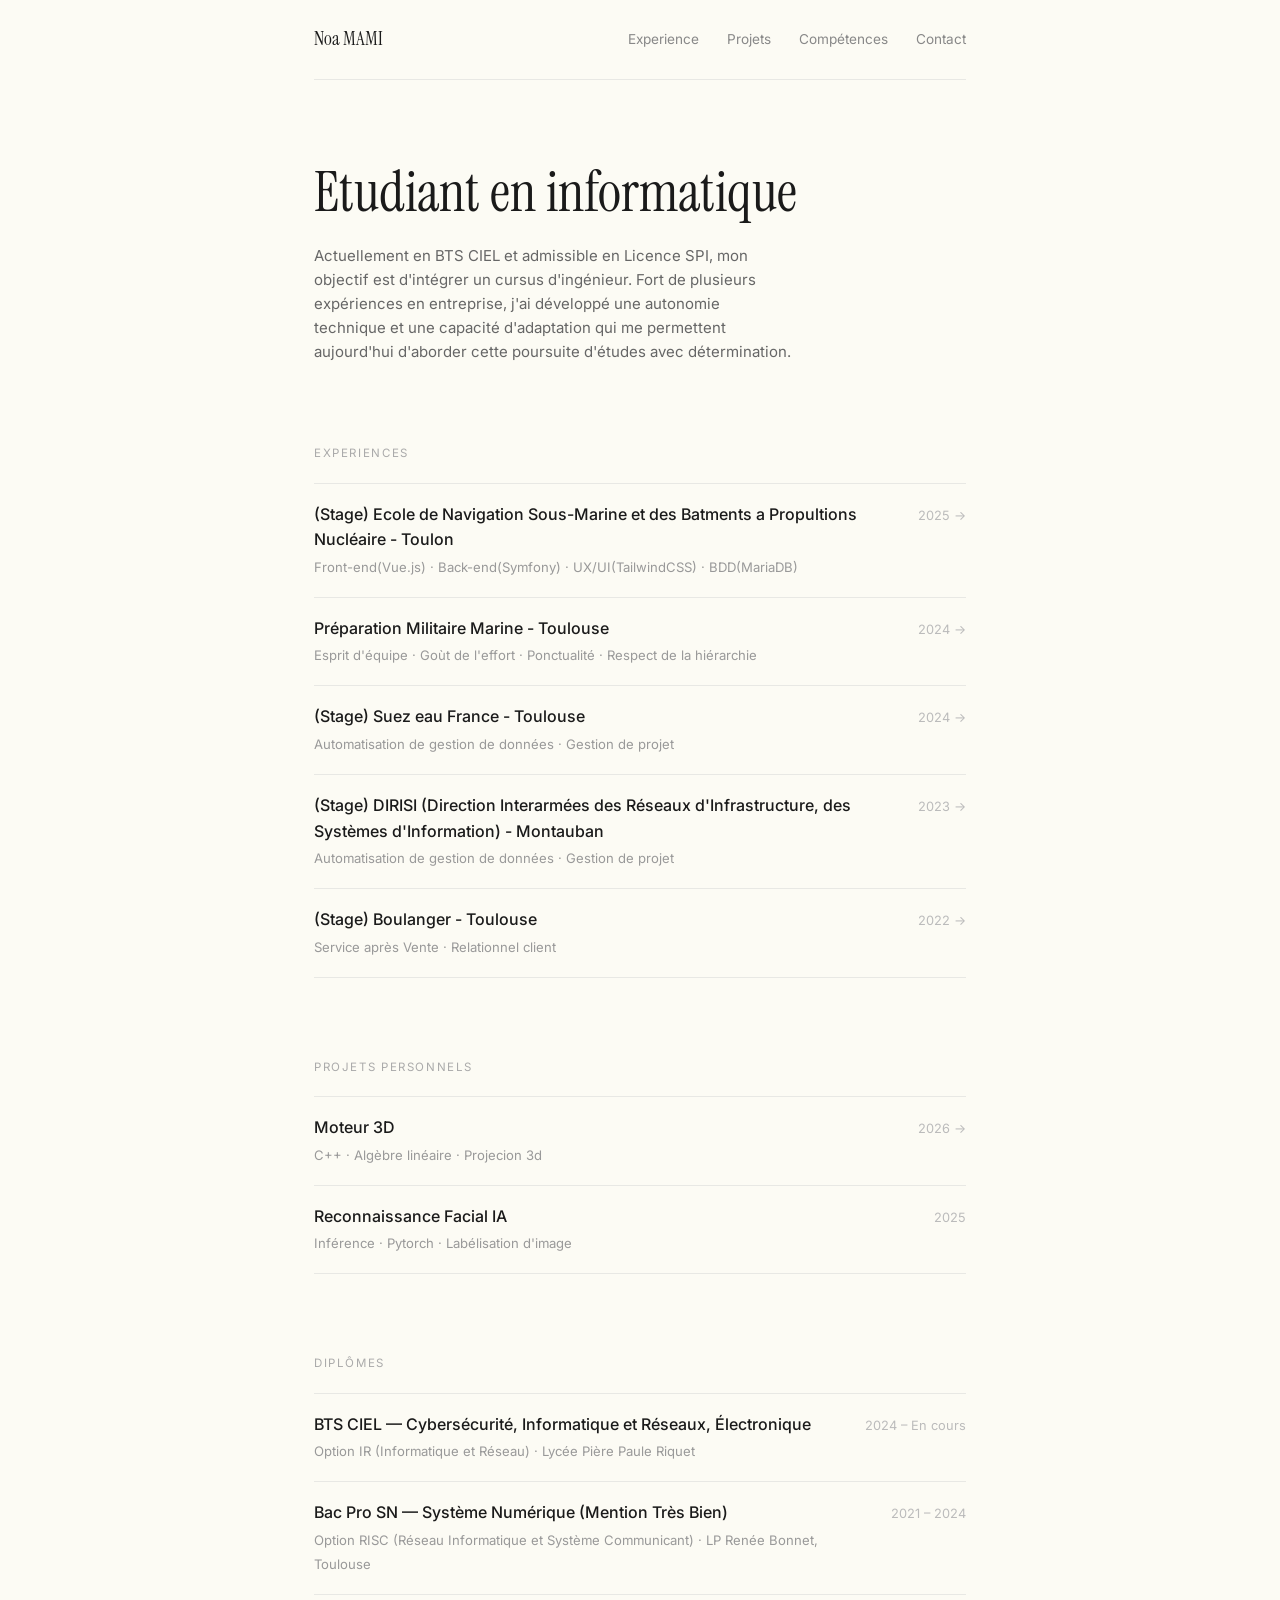
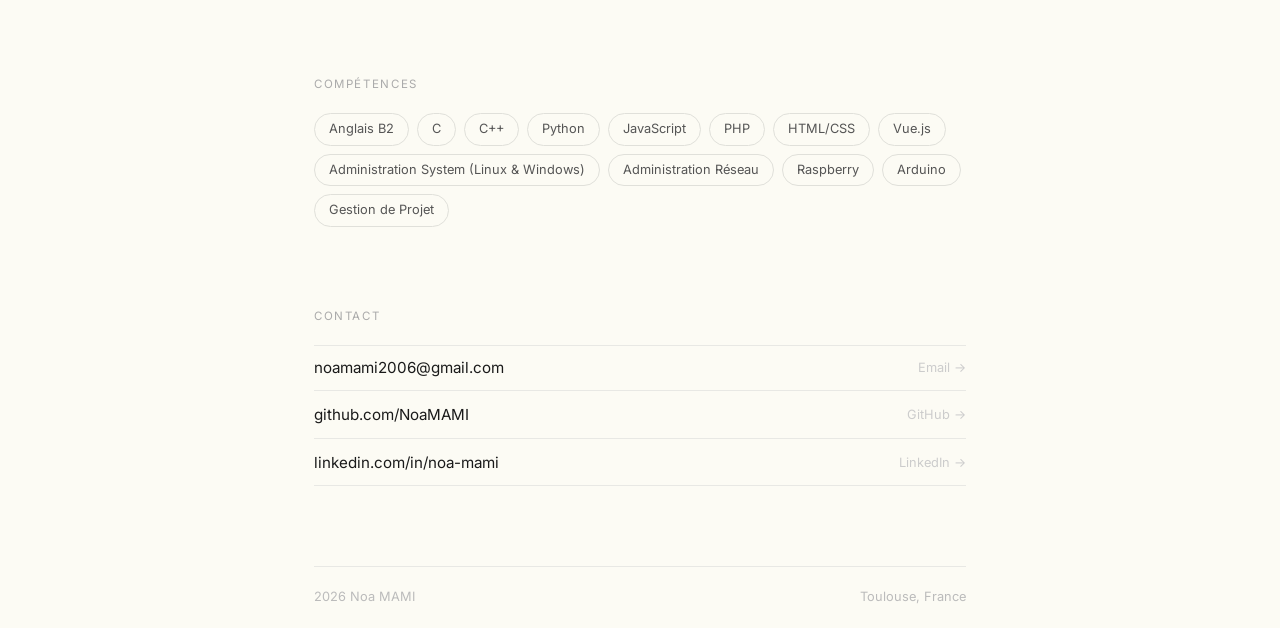
==== index.html @ aa6ef213 "update 2" ====
<!doctype html>
<html lang="fr">
    <head>
        <meta charset="UTF-8" />
        <meta name="viewport" content="width=device-width, initial-scale=1.0" />
        <title>Noa MAMI — Portfolio</title>
        <link
            href="https://fonts.googleapis.com/css2?family=Instrument+Serif:ital@0;1&family=Inter:wght@400;500&display=swap"
            rel="stylesheet"
        />
        <link rel="stylesheet" href="style.css" />
    </head>
    <body>
        <div class="wrap">
            <!-- Nav -->
            <nav>
                <div class="logo">Noa MAMI</div>
                <ul>
                    <li><a href="#experiences">Experience</a></li>
                    <li><a href="#projets">Projets</a></li>
                    <li><a href="#competences">Compétences</a></li>
                    <li><a href="#contact">Contact</a></li>
                </ul>
            </nav>
            <!-- Hero -->
            <section class="hero">
                <h1>Etudiant en informatique</h1>
                <p>
                    Actuellement en BTS CIEL et admissible en Licence SPI, mon
                    objectif est d'intégrer un cursus d'ingénieur. Fort de
                    plusieurs expériences en entreprise, j'ai développé une
                    autonomie technique et une capacité d'adaptation qui me
                    permettent aujourd'hui d'aborder cette poursuite d'études
                    avec détermination.
                </p>
            </section>
            <!-- Experiences -->
            <section id="experiences">
                <p class="label">Experiences</p>
                <a class="project" href="ensm/ensm.html">
                    <div class="project-left">
                        <h3>
                            (Stage) Ecole de Navigation Sous-Marine et des
                            Batments a Propultions Nucléaire - Toulon
                        </h3>
                        <span
                            >Front-end(Vue.js) · Back-end(Symfony) ·
                            UX/UI(TailwindCSS) · BDD(MariaDB)</span
                        >
                    </div>
                    <div class="project-right">2025 →</div>
                </a>
                <a class="project" href="pmm/index.html">
                    <div class="project-left">
                        <h3>Préparation Militaire Marine - Toulouse</h3>
                        <span
                            >Esprit d'équipe · Goùt de l'effort · Ponctualité ·
                            Respect de la hiérarchie</span
                        >
                    </div>
                    <div class="project-right">2024 →</div>
                </a>
                <a class="project" href="suez/index.html">
                    <div class="project-left">
                        <h3>(Stage) Suez eau France - Toulouse</h3>
                        <span
                            >Automatisation de gestion de données · Gestion de
                            projet</span
                        >
                    </div>
                    <div class="project-right">2024 →</div>
                </a>
                <a class="project" href="dirisi/index.html">
                    <div class="project-left">
                        <h3>
                            (Stage) DIRISI (Direction Interarmées des Réseaux
                            d'Infrastructure, des Systèmes d'Information) -
                            Montauban
                        </h3>
                        <span
                            >Automatisation de gestion de données · Gestion de
                            projet</span
                        >
                    </div>
                    <div class="project-right">2023 →</div>
                </a>
                <a class="project" href="boulanger/index.html">
                    <div class="project-left">
                        <h3>(Stage) Boulanger - Toulouse</h3>
                        <span>Service après Vente · Relationnel client</span>
                    </div>
                    <div class="project-right">2022 →</div>
                </a>
            </section>
            <!-- Projets -->
            <section id="projets">
                <p class="label">Projets Personnels</p>
                <a
                    class="project"
                    href="https://github.com/NoaMAMI/Tabouret-3d-Engine"
                >
                    <div class="project-left">
                        <h3>Moteur 3D</h3>
                        <span>C++ · Algèbre linéaire · Projecion 3d</span>
                    </div>
                    <div class="project-right">2026 →</div>
                </a>
                <a class="project">
                    <div class="project-left">
                        <h3>Reconnaissance Facial IA</h3>
                        <span>Inférence · Pytorch · Labélisation d'image</span>
                    </div>
                    <div class="project-right">2025</div>
                </a>
            </section>

            <!-- Diplômes -->
            <section id="diplomes">
                <p class="label">Diplômes</p>

                <div class="diplome">
                    <div class="diplome-left">
                        <h3>
                            BTS CIEL — Cybersécurité, Informatique et Réseaux,
                            Électronique
                        </h3>
                        <span>
                            Option IR (Informatique et Réseau) · Lycée Pière
                            Paule Riquet
                        </span>
                    </div>
                    <div class="diplome-right">2024 – En cours</div>
                </div>

                <div class="diplome">
                    <div class="diplome-left">
                        <h3>
                            Bac Pro SN — Système Numérique (Mention Très Bien)
                        </h3>
                        <span>
                            Option RISC (Réseau Informatique et Système
                            Communicant) · LP Renée Bonnet, Toulouse
                        </span>
                    </div>
                    <div class="diplome-right">2021 – 2024</div>
                </div>
            </section>

            <!-- Compétences -->
            <section id="competences">
                <p class="label">Compétences</p>
                <div class="tags">
                    <span class="tag">Anglais B2</span>
                    <span class="tag">C</span>
                    <span class="tag">C++</span>
                    <span class="tag">Python</span>
                    <span class="tag">JavaScript</span>
                    <span class="tag">PHP</span>
                    <span class="tag">HTML/CSS</span>
                    <span class="tag">Vue.js</span>
                    <span class="tag"
                        >Administration System (Linux & Windows)</span
                    >
                    <span class="tag">Administration Réseau</span>
                    <span class="tag">Raspberry</span>
                    <span class="tag">Arduino</span>
                    <span class="tag">Gestion de Projet</span>
                </div>
            </section>
            <!-- Contact -->
            <section id="contact">
                <p class="label">Contact</p>
                <div class="contact-links">
                    <a href="mailto:alex@example.com"
                        >noamami2006@gmail.com<span>Email →</span></a
                    >
                    <a href="https://github.com/NoaMAMI/"
                        >github.com/NoaMAMI <span>GitHub →</span></a
                    >
                    <a href="https://www.linkedin.com/in/noa-mami-4b599927a/"
                        >linkedin.com/in/noa-mami <span>LinkedIn →</span>
                    </a>
                </div>
            </section>
            <!-- Footer -->
            <footer>
                <span>2026 Noa MAMI</span> <span>Toulouse, France</span>
            </footer>
        </div>
    </body>
</html>
---- style.css ----
* {
    box-sizing: border-box;
    margin: 0;
    padding: 0;
}
body {
    font-family: "Inter", sans-serif;
    background: #fcfbf4;
    color: #1a1a1a;
    font-size: 15px;
    line-height: 1.6;
}
.wrap {
    max-width: 700px;
    margin: 0 auto;
    padding: 0 24px;
}

/* Nav */
nav {
    padding: 24px 0;
    display: flex;
    justify-content: space-between;
    align-items: center;
    border-bottom: 1px solid #e8e8e4;
    margin-bottom: 80px;
}
.logo {
    font-family: "Instrument Serif", serif;
    font-size: 1.2rem;
}
nav ul {
    list-style: none;
    display: flex;
    gap: 28px;
}
nav a {
    text-decoration: none;
    color: #888;
    font-size: 0.85rem;
    transition: color 0.2s;
}
nav a:hover {
    color: #1a1a1a;
}

/* Hero */
.hero {
    margin-bottom: 80px;
}
.hero h1 {
    font-family: "Instrument Serif", serif;
    font-size: clamp(2.4rem, 5vw, 3.5rem);
    font-weight: 400;
    line-height: 1.15;
    margin-bottom: 20px;
}
.hero h1 em {
    font-style: italic;
    color: #888;
}
.hero p {
    color: #666;
    max-width: 480px;
    margin-bottom: 28px;
}
.badge {
    display: inline-flex;
    align-items: center;
    gap: 8px;
    background: #eef7f0;
    color: #3a7d52;
    padding: 6px 14px;
    border-radius: 999px;
    font-size: 0.8rem;
}
.dot {
    width: 7px;
    height: 7px;
    background: #4caf70;
    border-radius: 50%;
    animation: blink 2s infinite;
}
@keyframes blink {
    0%,
    100% {
        opacity: 1;
    }
    50% {
        opacity: 0.3;
    }
}

/* Label */
.label {
    font-size: 0.72rem;
    letter-spacing: 0.14em;
    text-transform: uppercase;
    color: #aaa;
    margin-bottom: 20px;
}

section {
    margin-bottom: 80px;
}

/* Expériences & projets */
.project {
    display: flex;
    justify-content: space-between;
    align-items: baseline;
    padding: 18px 0;
    border-bottom: 1px solid #e8e8e4;
    text-decoration: none;
    color: inherit;
    transition: opacity 0.2s;
}
.project:first-of-type {
    border-top: 1px solid #e8e8e4;
}
.project:hover {
    opacity: 0.5;
}
.project-left h3 {
    font-weight: 500;
    font-size: 1rem;
    margin-bottom: 2px;
}
.project-left span {
    font-size: 0.82rem;
    color: #999;
    margin-right: 10px;
}
.project-right {
    font-size: 0.8rem;
    color: #bbb;
    width: 100px;
    display: flex;
    justify-content: flex-end;
}

/* Diplômes */
.diplome {
    display: flex;
    justify-content: space-between;
    align-items: baseline;
    padding: 18px 0;
    border-bottom: 1px solid #e8e8e4;
}
.diplome:first-of-type {
    border-top: 1px solid #e8e8e4;
}
.diplome-left h3 {
    font-weight: 500;
    font-size: 1rem;
    margin-bottom: 2px;
}
.diplome-left span {
    font-size: 0.82rem;
    color: #999;
}
.diplome-right {
    font-size: 0.8rem;
    color: #bbb;
    width: 100px;
    display: flex;
    justify-content: flex-end;
    white-space: nowrap;
}

/* Skills */
.tags {
    display: flex;
    flex-wrap: wrap;
    gap: 8px;
}
.tag {
    border: 1px solid #e0e0da;
    padding: 5px 14px;
    border-radius: 999px;
    font-size: 0.8rem;
    color: #555;
}

/* Contact */
.contact-links {
    display: flex;
    flex-direction: column;
    gap: 2px;
}
.contact-links a {
    display: inline-flex;
    align-items: center;
    gap: 8px;
    text-decoration: none;
    color: #1a1a1a;
    font-size: 0.95rem;
    padding: 10px 0;
    border-bottom: 1px solid #e8e8e4;
    transition: color 0.2s;
}
.contact-links a:first-child {
    border-top: 1px solid #e8e8e4;
}
.contact-links a:hover {
    color: #888;
}
.contact-links a span {
    color: #ccc;
    font-size: 0.8rem;
    margin-left: auto;
}

footer {
    border-top: 1px solid #e8e8e4;
    padding: 20px 0;
    color: #bbb;
    font-size: 0.8rem;
    display: flex;
    justify-content: space-between;
}
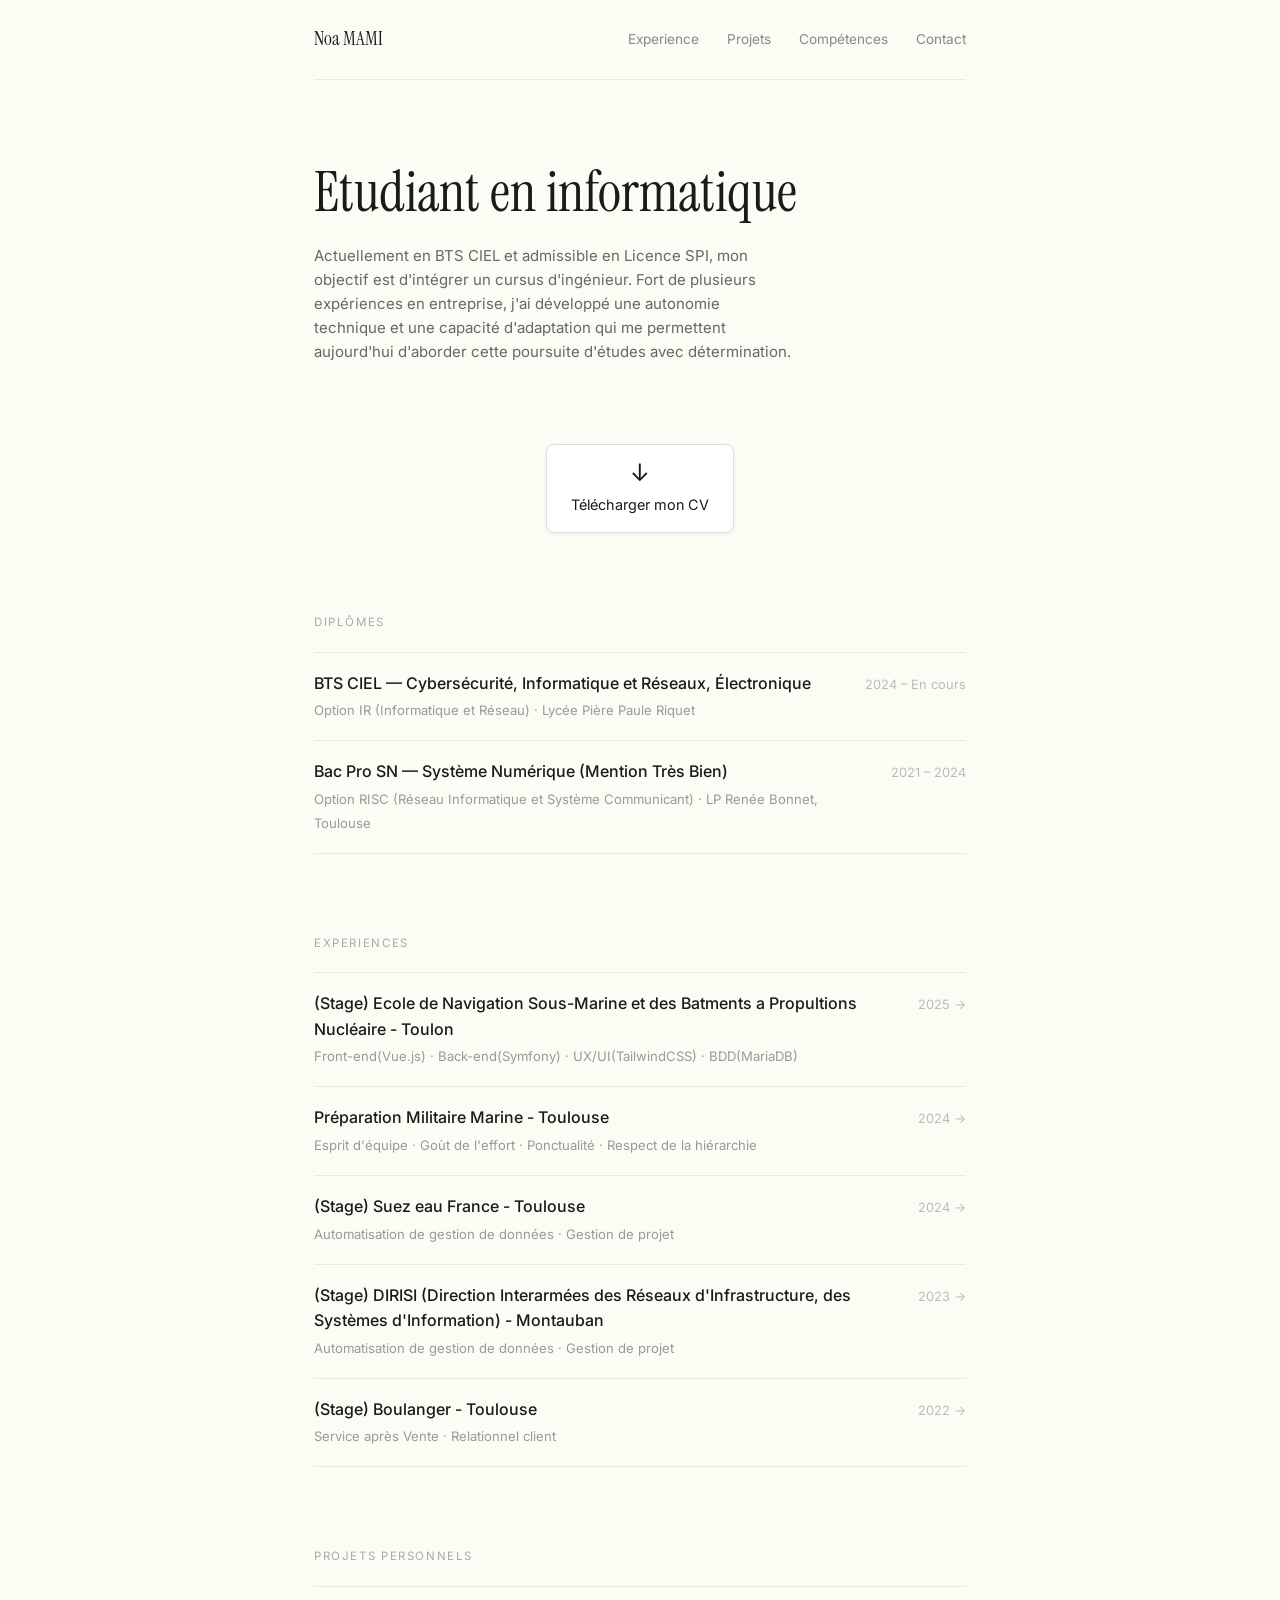
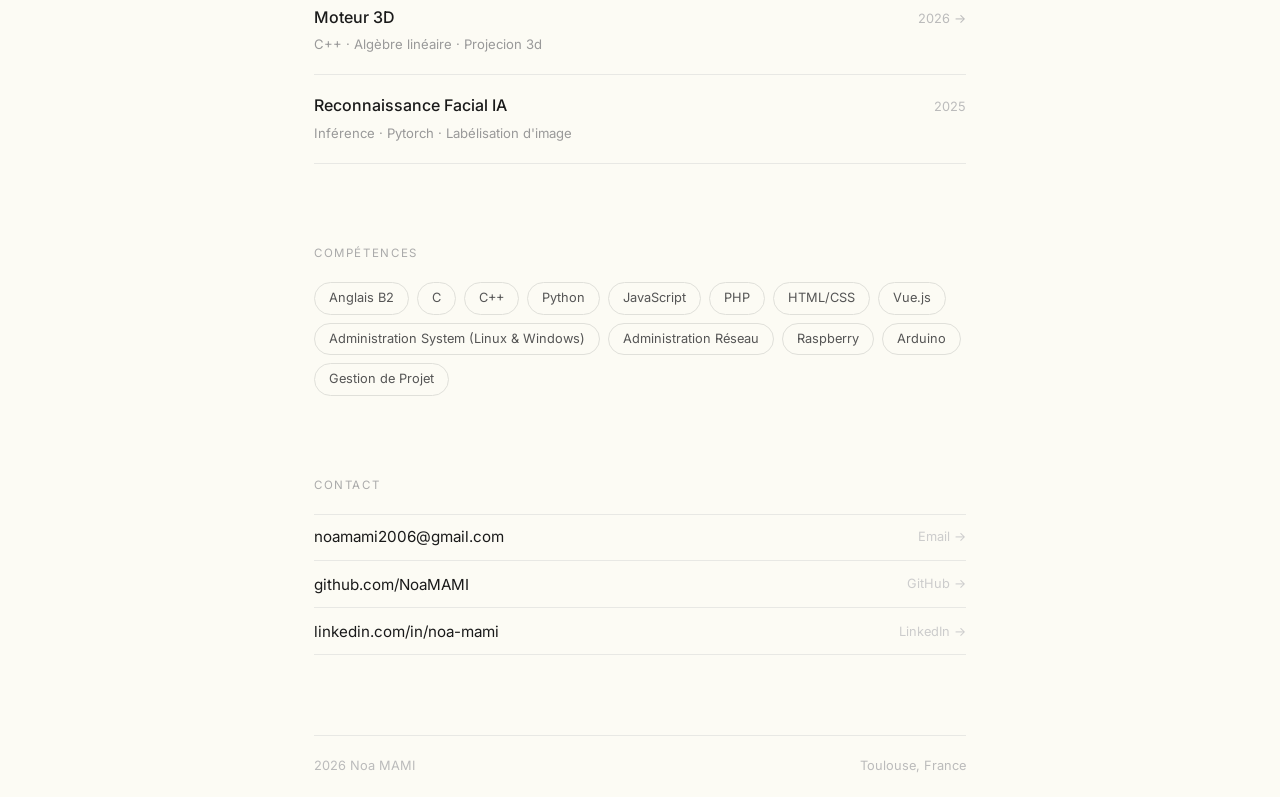
==== commit 4d94055e: "add cv" ====
--- a/index.html
+++ b/index.html
@@ -34,6 +34,52 @@
                     avec détermination.
                 </p>
             </section>
+
+            <!-- CV Download -->
+            <section id="cv">
+                <div class="cv-download-container">
+                    <a
+                        href="CV_Noa_MAMI-1.pdf"
+                        download
+                        class="cv-download-btn"
+                    >
+                        <span class="cv-download-icon">↓</span>
+                        <span class="cv-download-text">Télécharger mon CV</span>
+                    </a>
+                </div>
+            </section>
+
+            <!-- Diplômes -->
+            <section id="diplomes">
+                <p class="label">Diplômes</p>
+
+                <div class="diplome">
+                    <div class="diplome-left">
+                        <h3>
+                            BTS CIEL — Cybersécurité, Informatique et Réseaux,
+                            Électronique
+                        </h3>
+                        <span>
+                            Option IR (Informatique et Réseau) · Lycée Pière
+                            Paule Riquet
+                        </span>
+                    </div>
+                    <div class="diplome-right">2024 – En cours</div>
+                </div>
+
+                <div class="diplome">
+                    <div class="diplome-left">
+                        <h3>
+                            Bac Pro SN — Système Numérique (Mention Très Bien)
+                        </h3>
+                        <span>
+                            Option RISC (Réseau Informatique et Système
+                            Communicant) · LP Renée Bonnet, Toulouse
+                        </span>
+                    </div>
+                    <div class="diplome-right">2021 – 2024</div>
+                </div>
+            </section>
             <!-- Experiences -->
             <section id="experiences">
                 <p class="label">Experiences</p>
@@ -92,6 +138,7 @@
                     <div class="project-right">2022 →</div>
                 </a>
             </section>
+
             <!-- Projets -->
             <section id="projets">
                 <p class="label">Projets Personnels</p>
@@ -112,38 +159,6 @@
                     </div>
                     <div class="project-right">2025</div>
                 </a>
-            </section>
-
-            <!-- Diplômes -->
-            <section id="diplomes">
-                <p class="label">Diplômes</p>
-
-                <div class="diplome">
-                    <div class="diplome-left">
-                        <h3>
-                            BTS CIEL — Cybersécurité, Informatique et Réseaux,
-                            Électronique
-                        </h3>
-                        <span>
-                            Option IR (Informatique et Réseau) · Lycée Pière
-                            Paule Riquet
-                        </span>
-                    </div>
-                    <div class="diplome-right">2024 – En cours</div>
-                </div>
-
-                <div class="diplome">
-                    <div class="diplome-left">
-                        <h3>
-                            Bac Pro SN — Système Numérique (Mention Très Bien)
-                        </h3>
-                        <span>
-                            Option RISC (Réseau Informatique et Système
-                            Communicant) · LP Renée Bonnet, Toulouse
-                        </span>
-                    </div>
-                    <div class="diplome-right">2021 – 2024</div>
-                </div>
             </section>
 
             <!-- Compétences -->
--- a/style.css
+++ b/style.css
@@ -104,7 +104,39 @@
     margin-bottom: 80px;
 }
 
-/* Expériences & projets */
+/* CV Download Button */
+.cv-download-container {
+    display: flex;
+    justify-content: center;
+}
+.cv-download-btn {
+    display: inline-flex;
+    flex-direction: column;
+    align-items: center;
+    gap: 8px;
+    background: white;
+    border: 1px solid #ddd;
+    border-radius: 8px;
+    padding: 16px 24px;
+    text-decoration: none;
+    color: #1a1a1a;
+    font-size: 0.9rem;
+    transition: all 0.2s;
+    box-shadow: 0 2px 4px rgba(0, 0, 0, 0.05);
+}
+.cv-download-btn:hover {
+    background: #f8f8f8;
+    border-color: #ccc;
+}
+.cv-download-icon {
+    font-size: 1.5rem;
+    line-height: 1;
+}
+.cv-download-text {
+    font-size: 0.9rem;
+}
+
+/* Expérience & projets */
 .project {
     display: flex;
     justify-content: space-between;
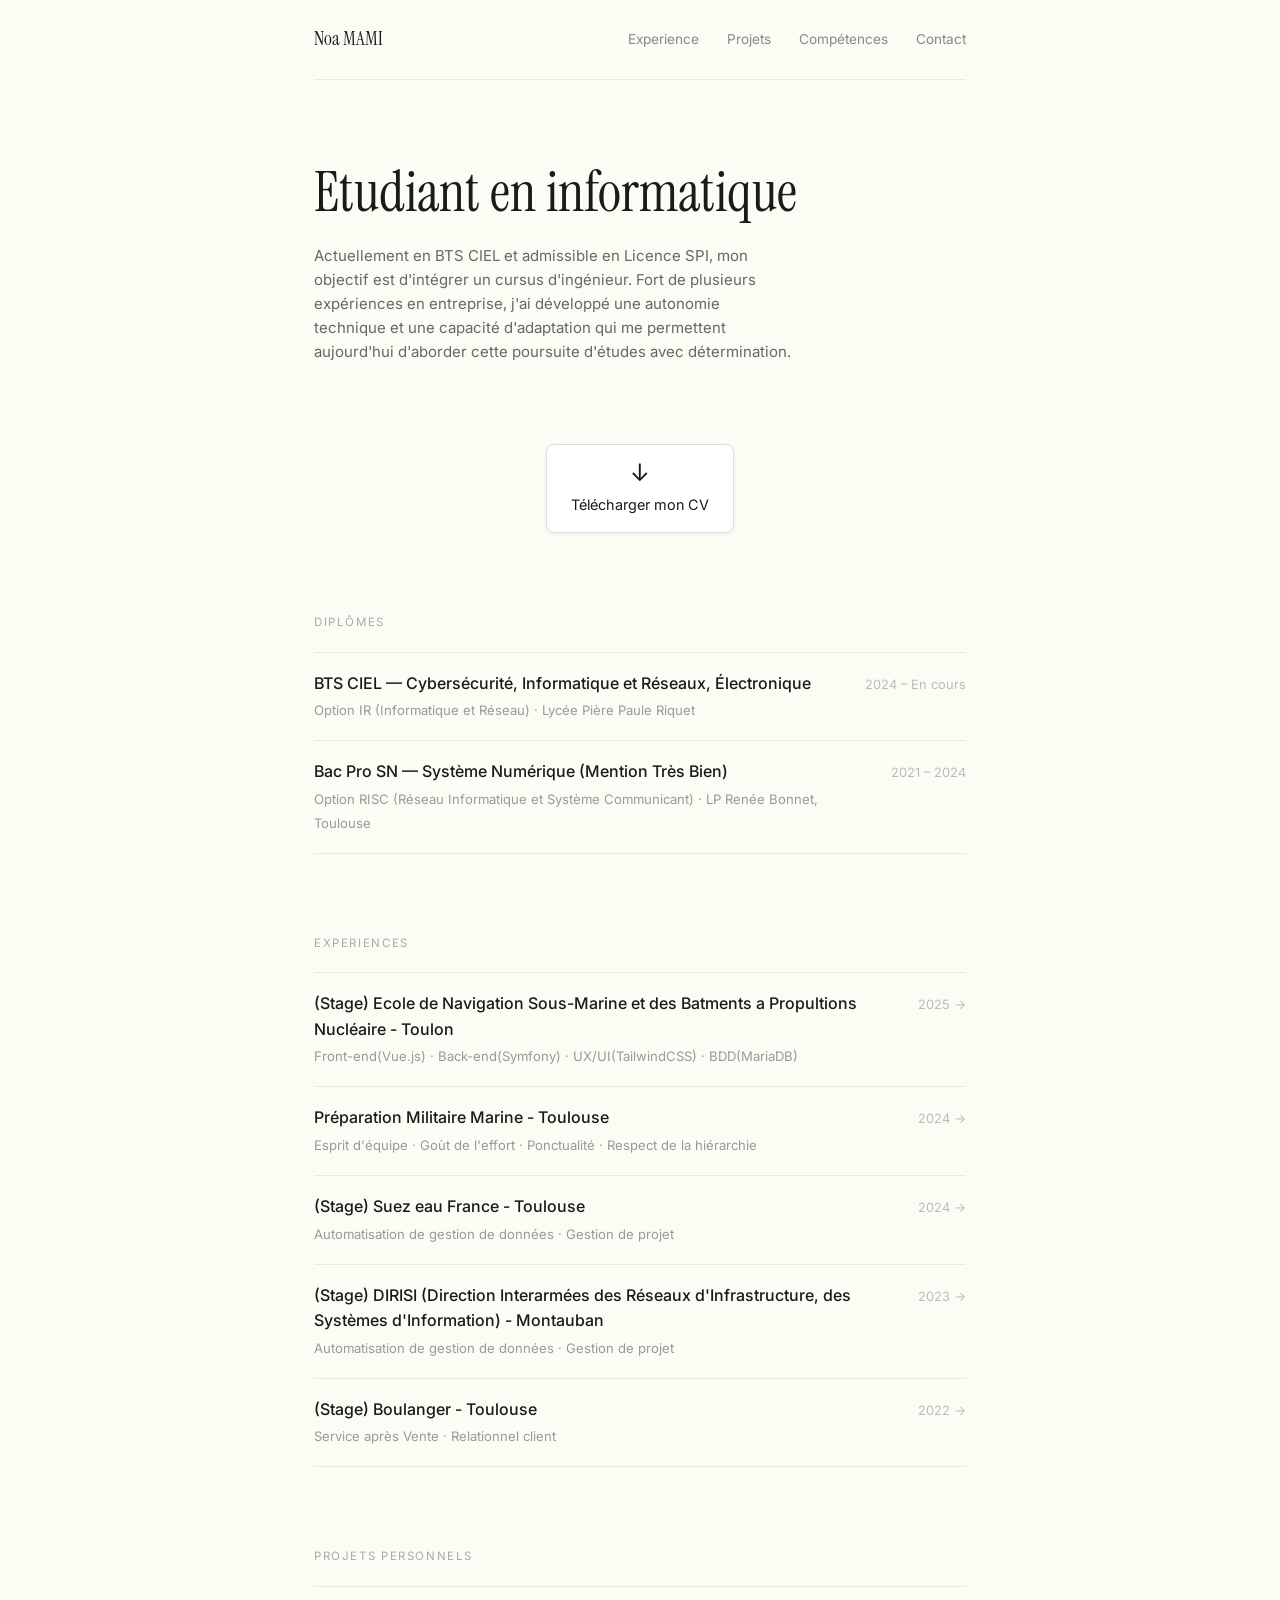
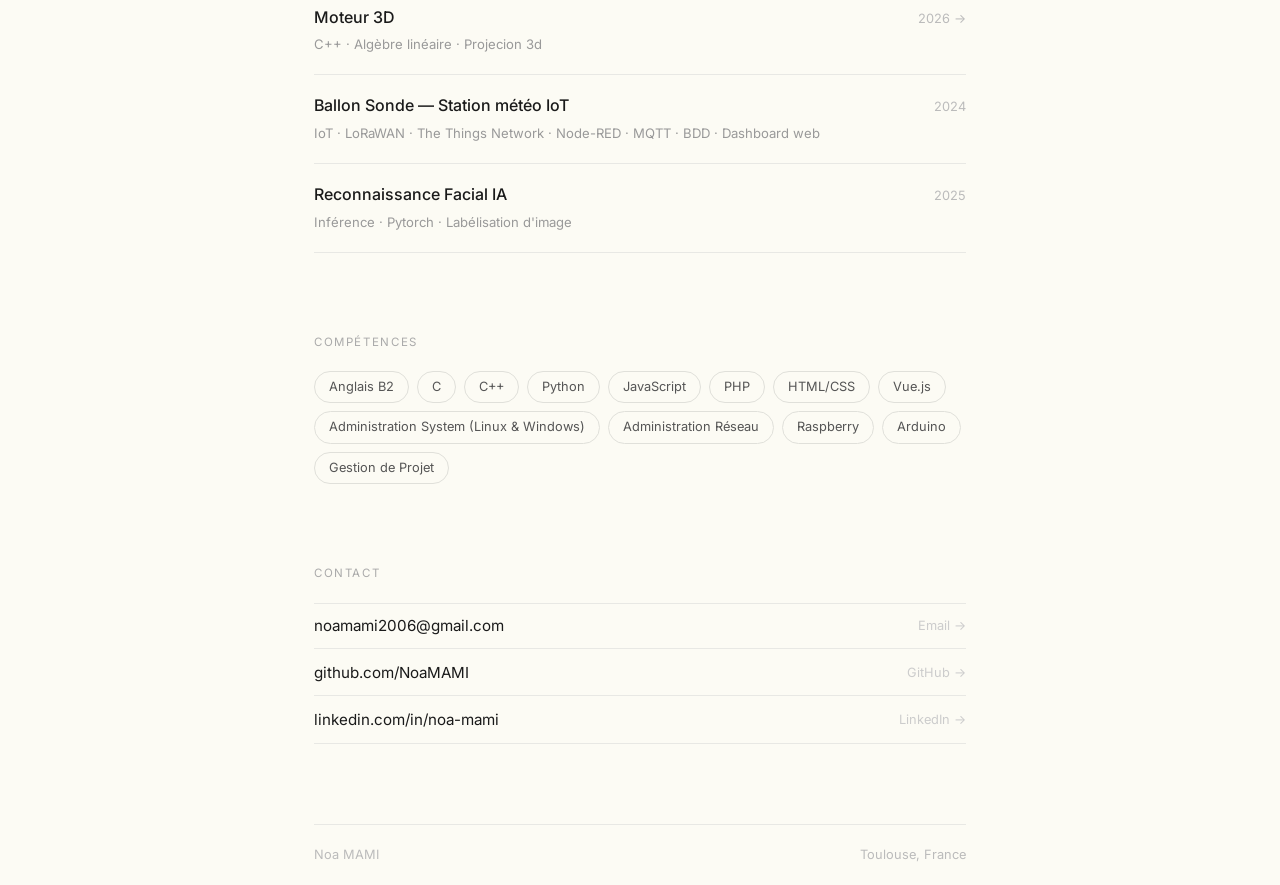
==== commit 72e8fd28: "add projet ballon sonde" ====
--- a/index.html
+++ b/index.html
@@ -38,11 +38,7 @@
             <!-- CV Download -->
             <section id="cv">
                 <div class="cv-download-container">
-                    <a
-                        href="CV_Noa_MAMI-1.pdf"
-                        download
-                        class="cv-download-btn"
-                    >
+                    <a href="CV_Noa_MAMI.pdf" download class="cv-download-btn">
                         <span class="cv-download-icon">↓</span>
                         <span class="cv-download-text">Télécharger mon CV</span>
                     </a>
@@ -144,13 +140,23 @@
                 <p class="label">Projets Personnels</p>
                 <a
                     class="project"
-                    href="https://github.com/NoaMAMI/Tabouret-3d-Engine"
+                    href="https://github.com/MetaSlash/Tabouret-3d-Engine/"
                 >
                     <div class="project-left">
                         <h3>Moteur 3D</h3>
                         <span>C++ · Algèbre linéaire · Projecion 3d</span>
                     </div>
                     <div class="project-right">2026 →</div>
+                </a>
+                <a class="project" href="ballon-sonde/index.html">
+                    <div class="project-left">
+                        <h3>Ballon Sonde — Station météo IoT</h3>
+                        <span
+                            >IoT · LoRaWAN · The Things Network · Node-RED ·
+                            MQTT · BDD · Dashboard web</span
+                        >
+                    </div>
+                    <div class="project-right">2024</div>
                 </a>
                 <a class="project">
                     <div class="project-left">
@@ -199,7 +205,8 @@
             </section>
             <!-- Footer -->
             <footer>
-                <span>2026 Noa MAMI</span> <span>Toulouse, France</span>
+                <span>Noa MAMI</span>
+                <span>Toulouse, France</span>
             </footer>
         </div>
     </body>
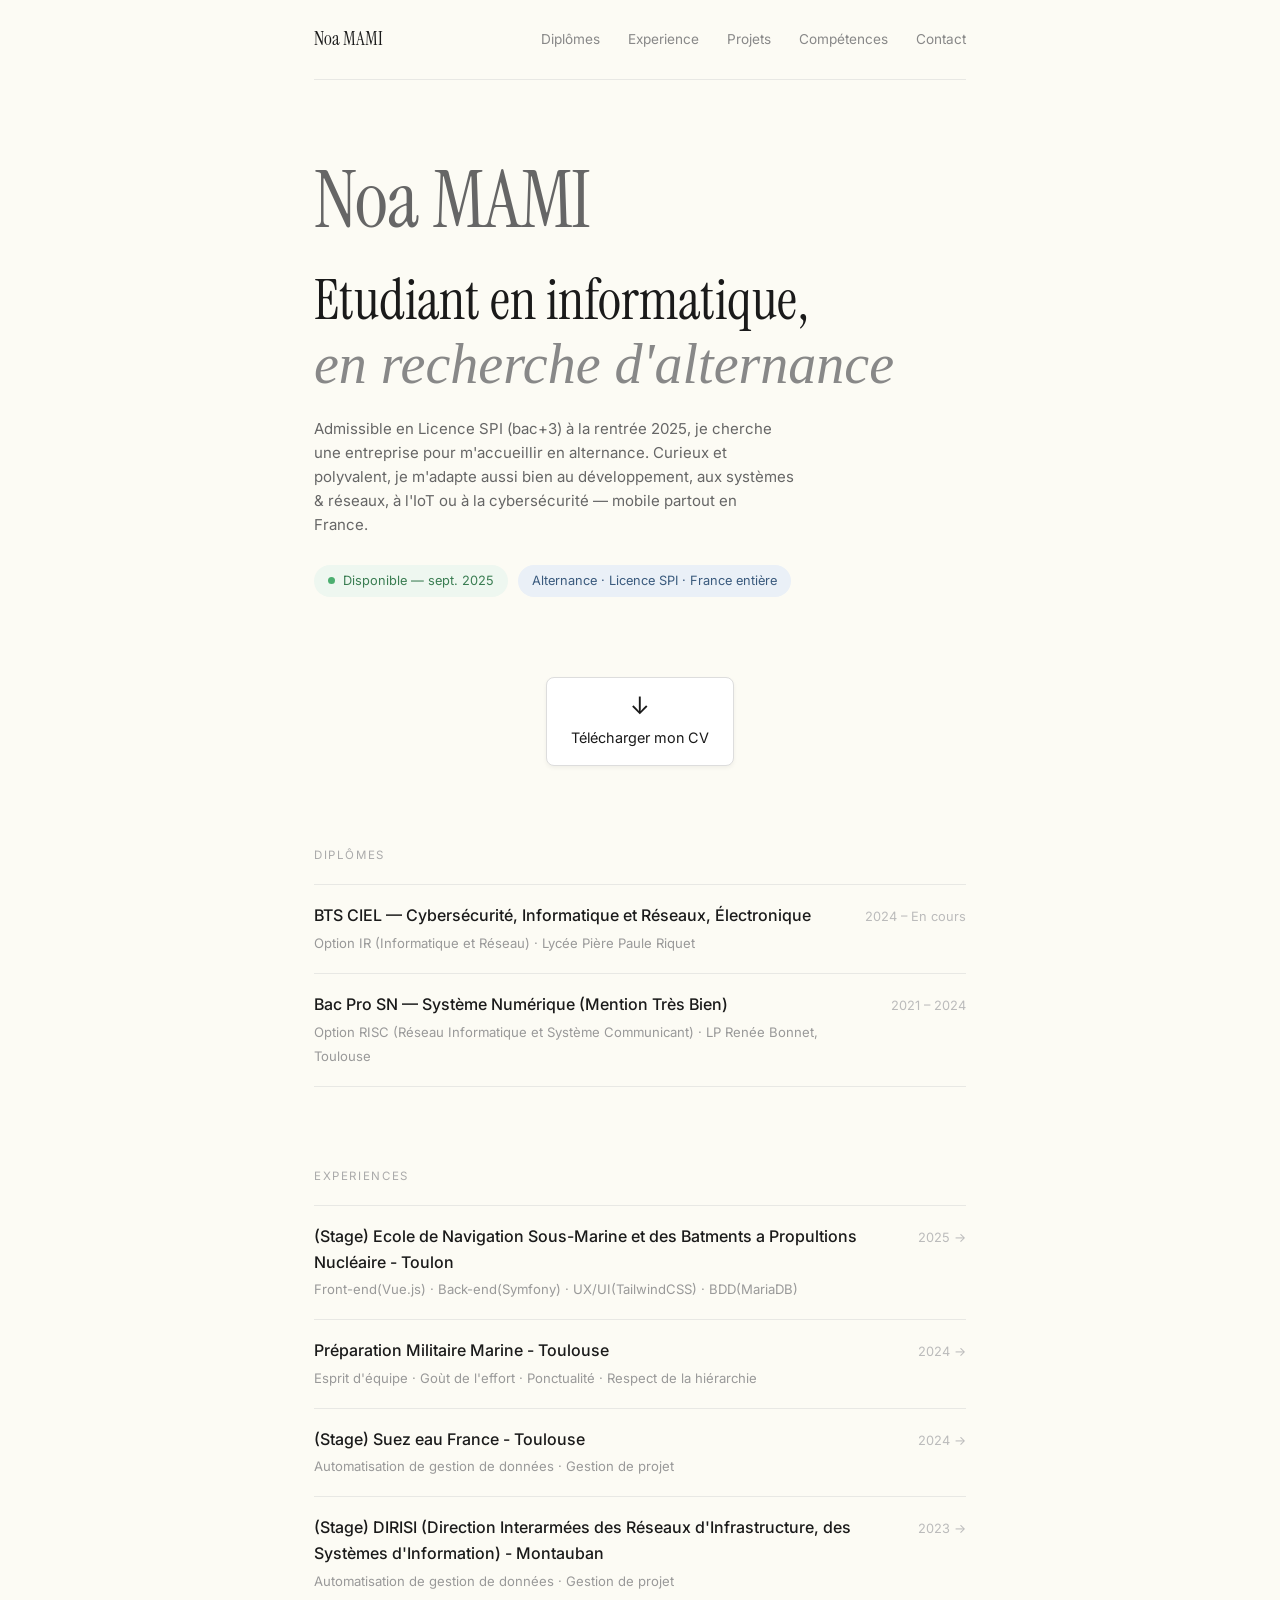
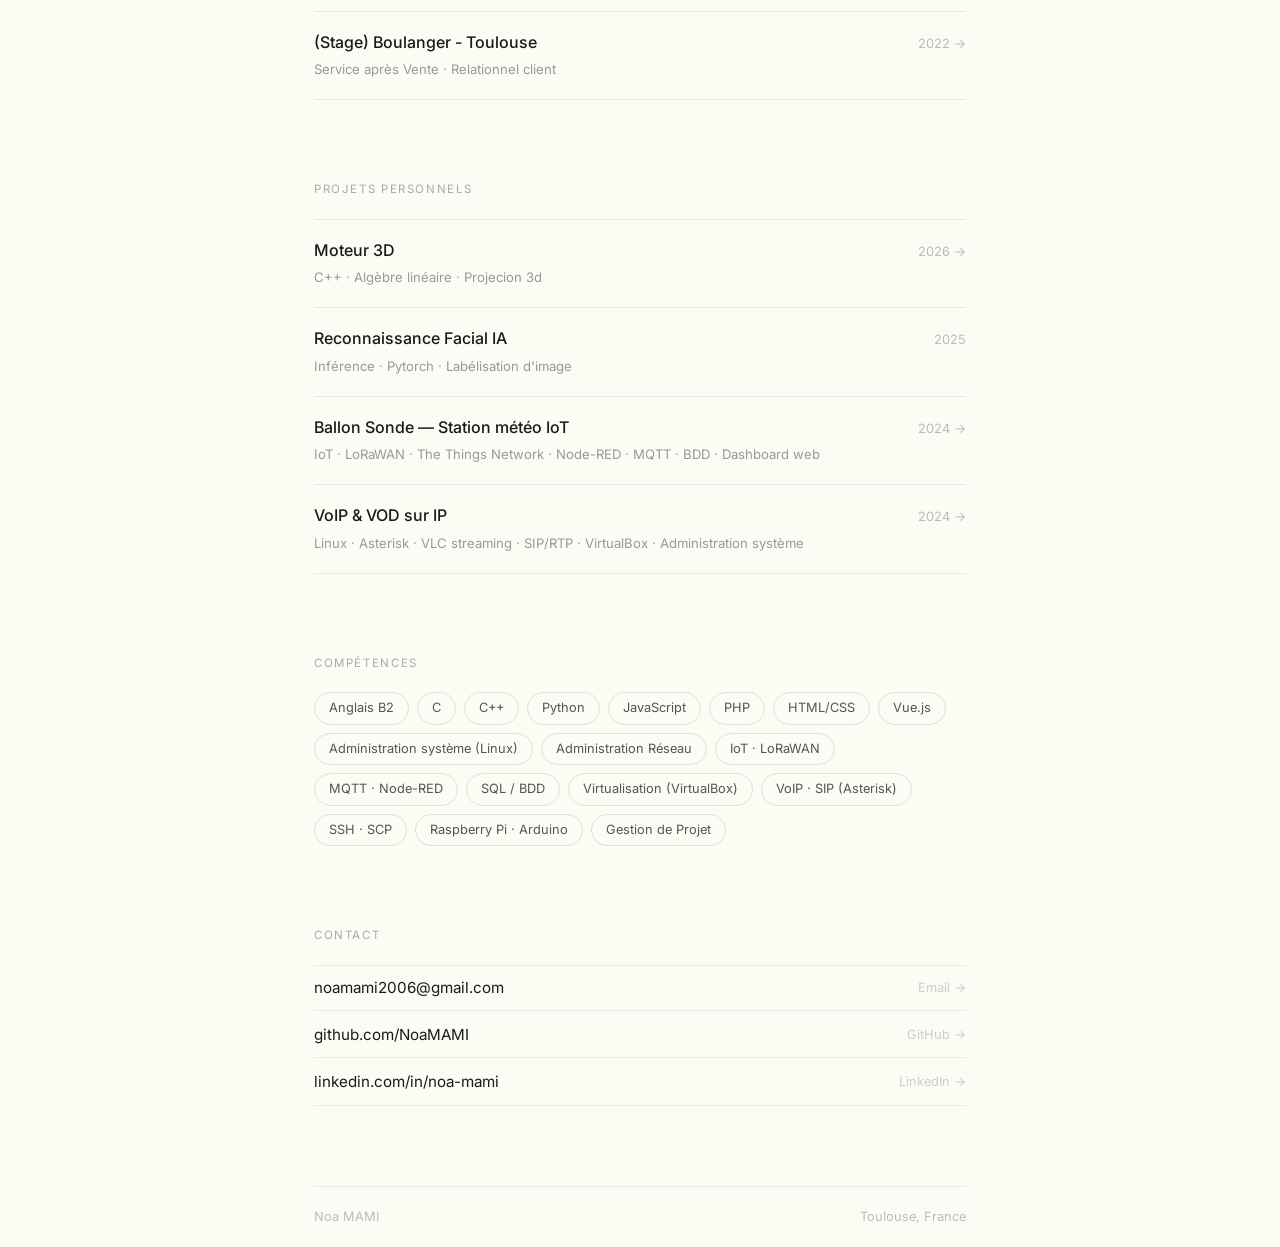
==== commit e5b1e90f: "tweaking things :)" ====
--- a/index.html
+++ b/index.html
@@ -16,6 +16,7 @@
             <nav>
                 <div class="logo">Noa MAMI</div>
                 <ul>
+                    <li><a href="#diplomes">Diplômes</a></li>
                     <li><a href="#experiences">Experience</a></li>
                     <li><a href="#projets">Projets</a></li>
                     <li><a href="#competences">Compétences</a></li>
@@ -24,15 +25,28 @@
             </nav>
             <!-- Hero -->
             <section class="hero">
-                <h1>Etudiant en informatique</h1>
+                <p class="hero-name">Noa MAMI</p>
+                <h1>
+                    Etudiant en informatique,
+                    <br />
+                    <em>en recherche d'alternance</em>
+                </h1>
                 <p>
-                    Actuellement en BTS CIEL et admissible en Licence SPI, mon
-                    objectif est d'intégrer un cursus d'ingénieur. Fort de
-                    plusieurs expériences en entreprise, j'ai développé une
-                    autonomie technique et une capacité d'adaptation qui me
-                    permettent aujourd'hui d'aborder cette poursuite d'études
-                    avec détermination.
+                    Admissible en Licence SPI (bac+3) à la rentrée 2025, je
+                    cherche une entreprise pour m'accueillir en alternance.
+                    Curieux et polyvalent, je m'adapte aussi bien au
+                    développement, aux systèmes & réseaux, à l'IoT ou à la
+                    cybersécurité — mobile partout en France.
                 </p>
+                <div class="hero-badges">
+                    <span class="badge">
+                        <span class="dot"></span>
+                        Disponible — sept. 2025
+                    </span>
+                    <span class="badge badge-alt">
+                        Alternance · Licence SPI · France entière
+                    </span>
+                </div>
             </section>
 
             <!-- CV Download -->
@@ -148,22 +162,32 @@
                     </div>
                     <div class="project-right">2026 →</div>
                 </a>
-                <a class="project" href="ballon-sonde/index.html">
-                    <div class="project-left">
-                        <h3>Ballon Sonde — Station météo IoT</h3>
-                        <span
-                            >IoT · LoRaWAN · The Things Network · Node-RED ·
-                            MQTT · BDD · Dashboard web</span
-                        >
-                    </div>
-                    <div class="project-right">2024</div>
-                </a>
                 <a class="project">
                     <div class="project-left">
                         <h3>Reconnaissance Facial IA</h3>
                         <span>Inférence · Pytorch · Labélisation d'image</span>
                     </div>
                     <div class="project-right">2025</div>
+                </a>
+                <a class="project" href="ballon-sonde/index.html">
+                    <div class="project-left">
+                        <h3>Ballon Sonde — Station météo IoT</h3>
+                        <span>
+                            IoT · LoRaWAN · The Things Network · Node-RED · MQTT
+                            · BDD · Dashboard web
+                        </span>
+                    </div>
+                    <div class="project-right">2024 →</div>
+                </a>
+                <a class="project" href="vod-voip/index.html">
+                    <div class="project-left">
+                        <h3>VoIP & VOD sur IP</h3>
+                        <span>
+                            Linux · Asterisk · VLC streaming · SIP/RTP ·
+                            VirtualBox · Administration système
+                        </span>
+                    </div>
+                    <div class="project-right">2024 →</div>
                 </a>
             </section>
 
@@ -179,12 +203,15 @@
                     <span class="tag">PHP</span>
                     <span class="tag">HTML/CSS</span>
                     <span class="tag">Vue.js</span>
-                    <span class="tag"
-                        >Administration System (Linux & Windows)</span
-                    >
+                    <span class="tag">Administration système (Linux)</span>
                     <span class="tag">Administration Réseau</span>
-                    <span class="tag">Raspberry</span>
-                    <span class="tag">Arduino</span>
+                    <span class="tag">IoT · LoRaWAN</span>
+                    <span class="tag">MQTT · Node-RED</span>
+                    <span class="tag">SQL / BDD</span>
+                    <span class="tag">Virtualisation (VirtualBox)</span>
+                    <span class="tag">VoIP · SIP (Asterisk)</span>
+                    <span class="tag">SSH · SCP</span>
+                    <span class="tag">Raspberry Pi · Arduino</span>
                     <span class="tag">Gestion de Projet</span>
                 </div>
             </section>
--- a/style.css
+++ b/style.css
@@ -47,6 +47,15 @@
 /* Hero */
 .hero {
     margin-bottom: 80px;
+}
+.hero-name {
+    font-family: "Instrument Serif", serif;
+    font-size: clamp(3rem, 7vw, 5rem);
+    font-weight: 400;
+    color: #1a1a1a;
+    line-height: 1;
+    margin-bottom: 12px;
+    letter-spacing: -0.01em;
 }
 .hero h1 {
     font-family: "Instrument Serif", serif;
@@ -64,6 +73,11 @@
     max-width: 480px;
     margin-bottom: 28px;
 }
+.hero-badges {
+    display: flex;
+    flex-wrap: wrap;
+    gap: 10px;
+}
 .badge {
     display: inline-flex;
     align-items: center;
@@ -73,6 +87,10 @@
     padding: 6px 14px;
     border-radius: 999px;
     font-size: 0.8rem;
+}
+.badge-alt {
+    background: #eaf0f7;
+    color: #3a5a7d;
 }
 .dot {
     width: 7px;
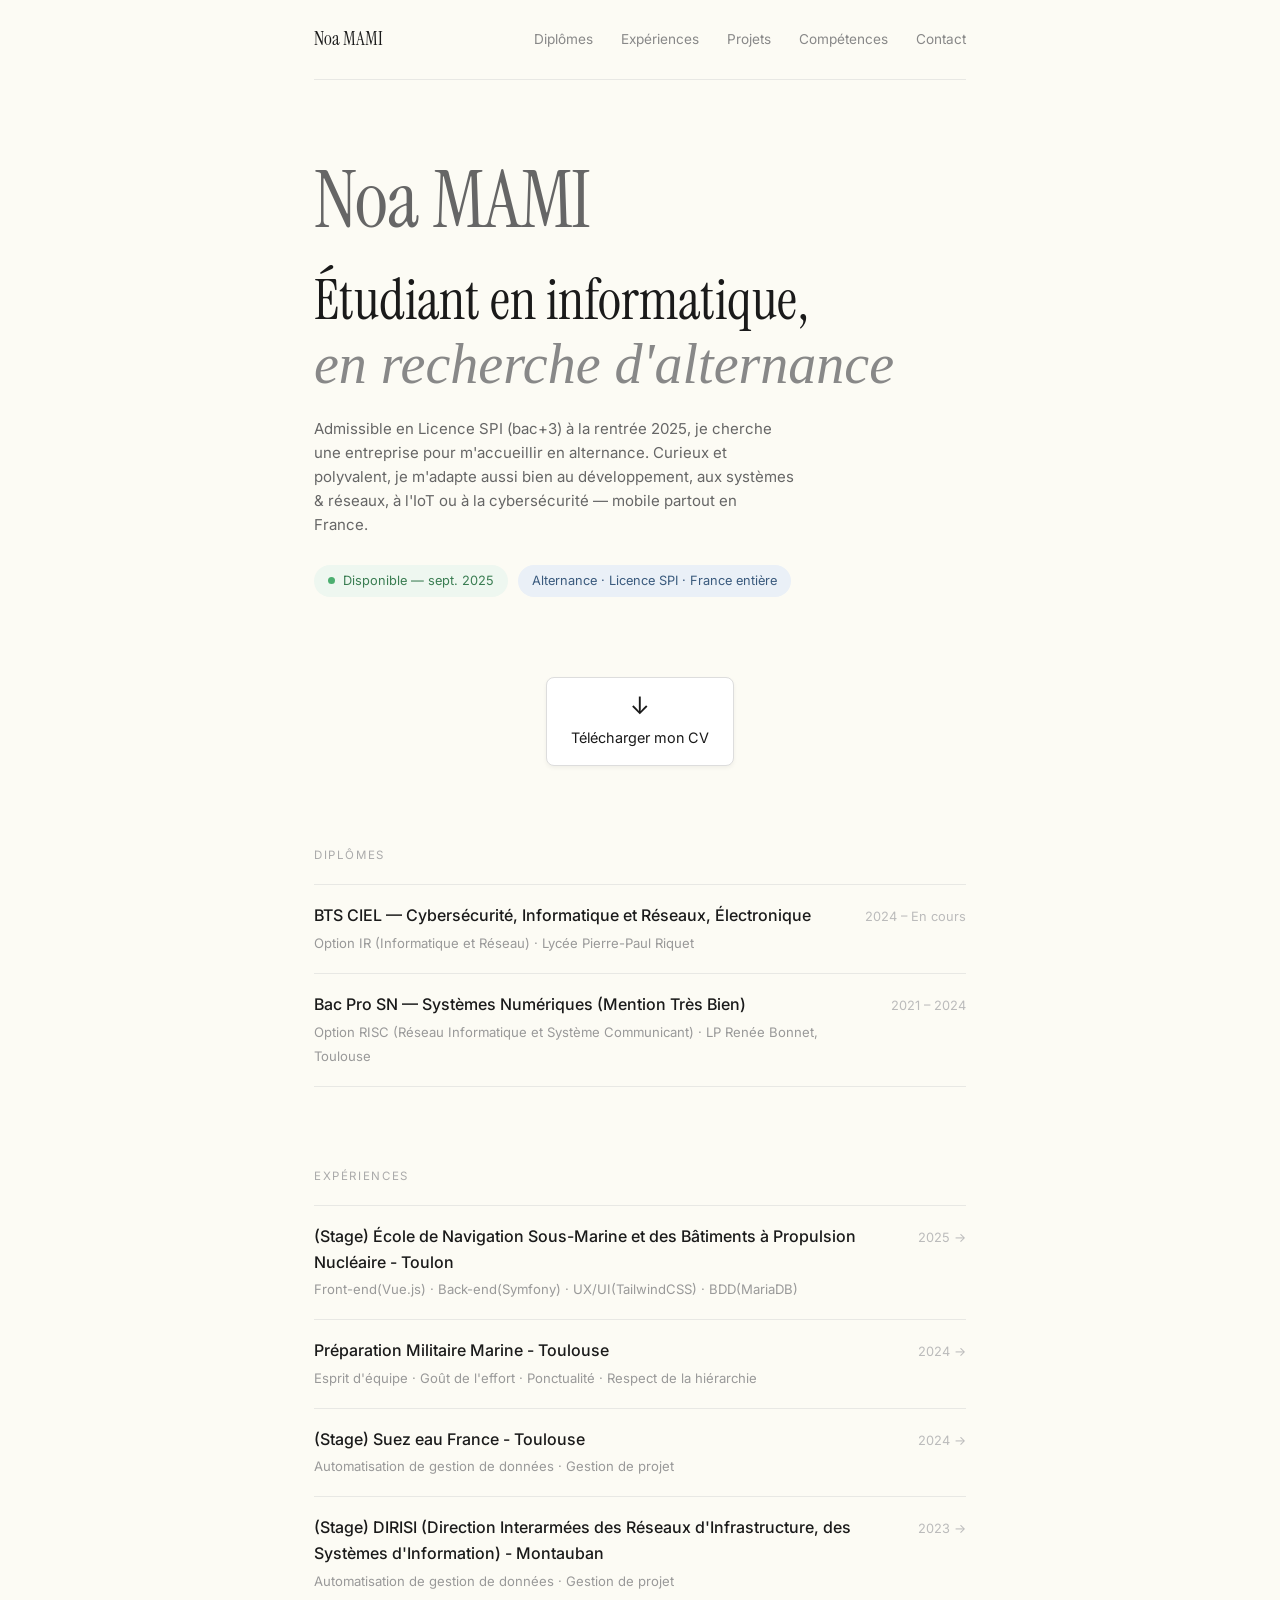
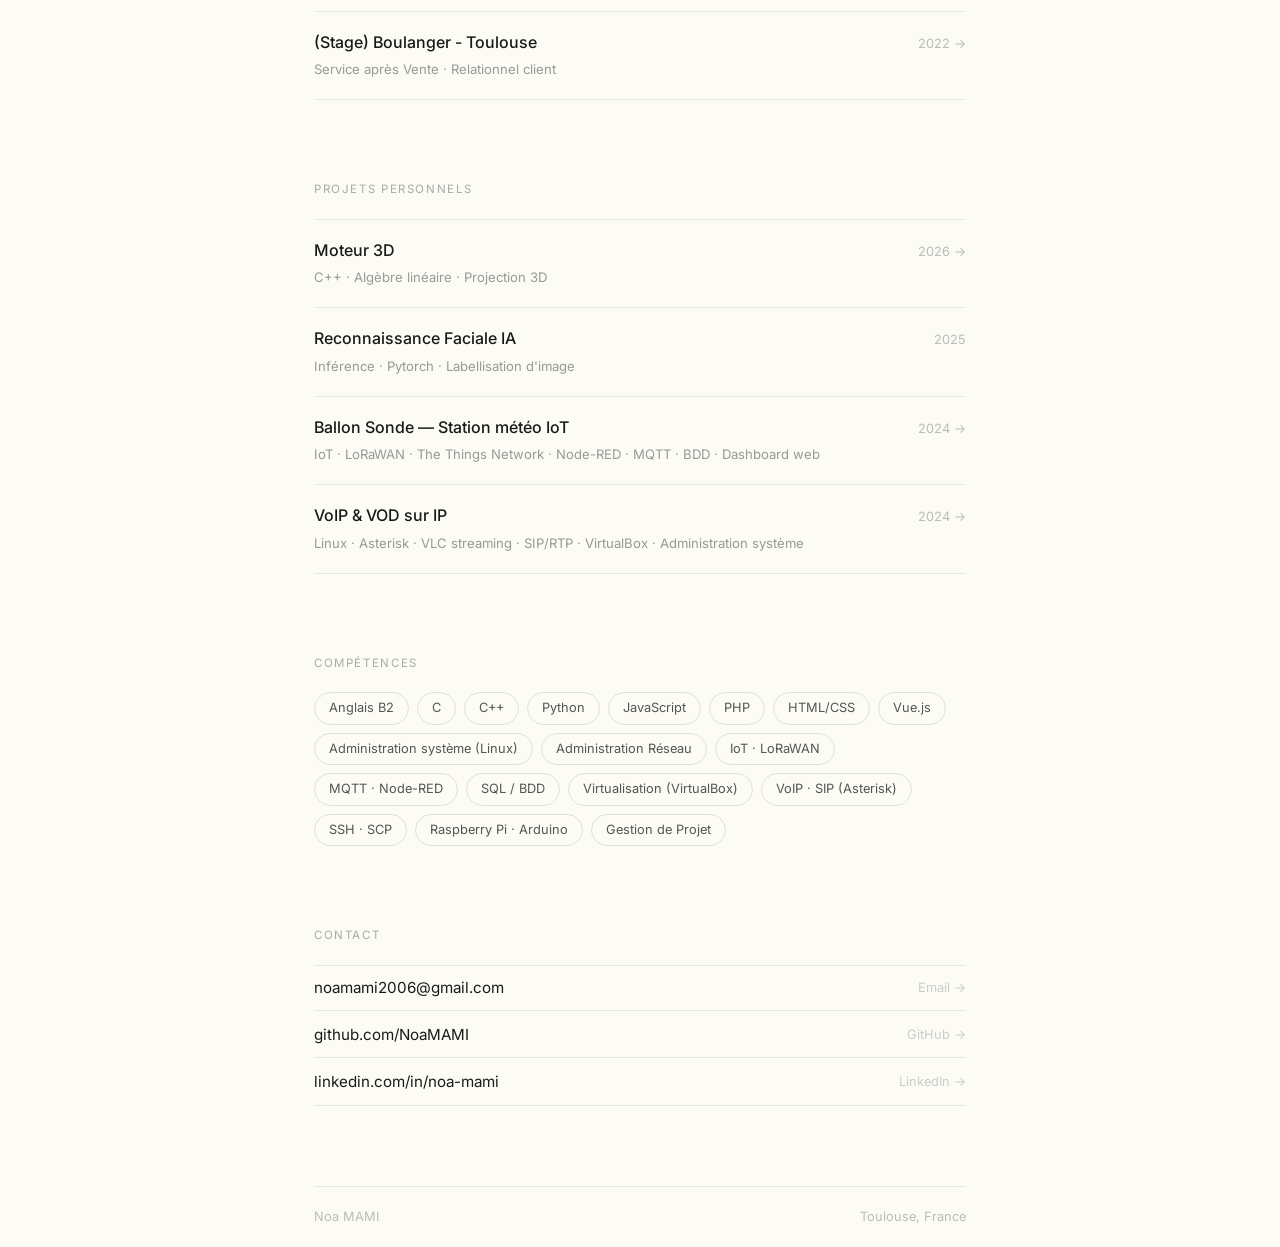
==== commit 9a89913f: "fix" ====
--- a/index.html
+++ b/index.html
@@ -17,7 +17,7 @@
                 <div class="logo">Noa MAMI</div>
                 <ul>
                     <li><a href="#diplomes">Diplômes</a></li>
-                    <li><a href="#experiences">Experience</a></li>
+                    <li><a href="#experiences">Expériences</a></li>
                     <li><a href="#projets">Projets</a></li>
                     <li><a href="#competences">Compétences</a></li>
                     <li><a href="#contact">Contact</a></li>
@@ -27,7 +27,7 @@
             <section class="hero">
                 <p class="hero-name">Noa MAMI</p>
                 <h1>
-                    Etudiant en informatique,
+                    Étudiant en informatique,
                     <br />
                     <em>en recherche d'alternance</em>
                 </h1>
@@ -70,8 +70,7 @@
                             Électronique
                         </h3>
                         <span>
-                            Option IR (Informatique et Réseau) · Lycée Pière
-                            Paule Riquet
+                            Option IR (Informatique et Réseau) · Lycée Pierre-Paul Riquet
                         </span>
                     </div>
                     <div class="diplome-right">2024 – En cours</div>
@@ -80,7 +79,7 @@
                 <div class="diplome">
                     <div class="diplome-left">
                         <h3>
-                            Bac Pro SN — Système Numérique (Mention Très Bien)
+                            Bac Pro SN — Systèmes Numériques (Mention Très Bien)
                         </h3>
                         <span>
                             Option RISC (Réseau Informatique et Système
@@ -92,12 +91,12 @@
             </section>
             <!-- Experiences -->
             <section id="experiences">
-                <p class="label">Experiences</p>
+                <p class="label">Expériences</p>
                 <a class="project" href="ensm/ensm.html">
                     <div class="project-left">
                         <h3>
-                            (Stage) Ecole de Navigation Sous-Marine et des
-                            Batments a Propultions Nucléaire - Toulon
+                            (Stage) École de Navigation Sous-Marine et des
+                            Bâtiments à Propulsion Nucléaire - Toulon
                         </h3>
                         <span
                             >Front-end(Vue.js) · Back-end(Symfony) ·
@@ -110,7 +109,7 @@
                     <div class="project-left">
                         <h3>Préparation Militaire Marine - Toulouse</h3>
                         <span
-                            >Esprit d'équipe · Goùt de l'effort · Ponctualité ·
+                            >Esprit d'équipe · Goût de l'effort · Ponctualité ·
                             Respect de la hiérarchie</span
                         >
                     </div>
@@ -158,14 +157,14 @@
                 >
                     <div class="project-left">
                         <h3>Moteur 3D</h3>
-                        <span>C++ · Algèbre linéaire · Projecion 3d</span>
+                        <span>C++ · Algèbre linéaire · Projection 3D</span>
                     </div>
                     <div class="project-right">2026 →</div>
                 </a>
                 <a class="project">
                     <div class="project-left">
-                        <h3>Reconnaissance Facial IA</h3>
-                        <span>Inférence · Pytorch · Labélisation d'image</span>
+                        <h3>Reconnaissance Faciale IA</h3>
+                        <span>Inférence · Pytorch · Labellisation d'image</span>
                     </div>
                     <div class="project-right">2025</div>
                 </a>
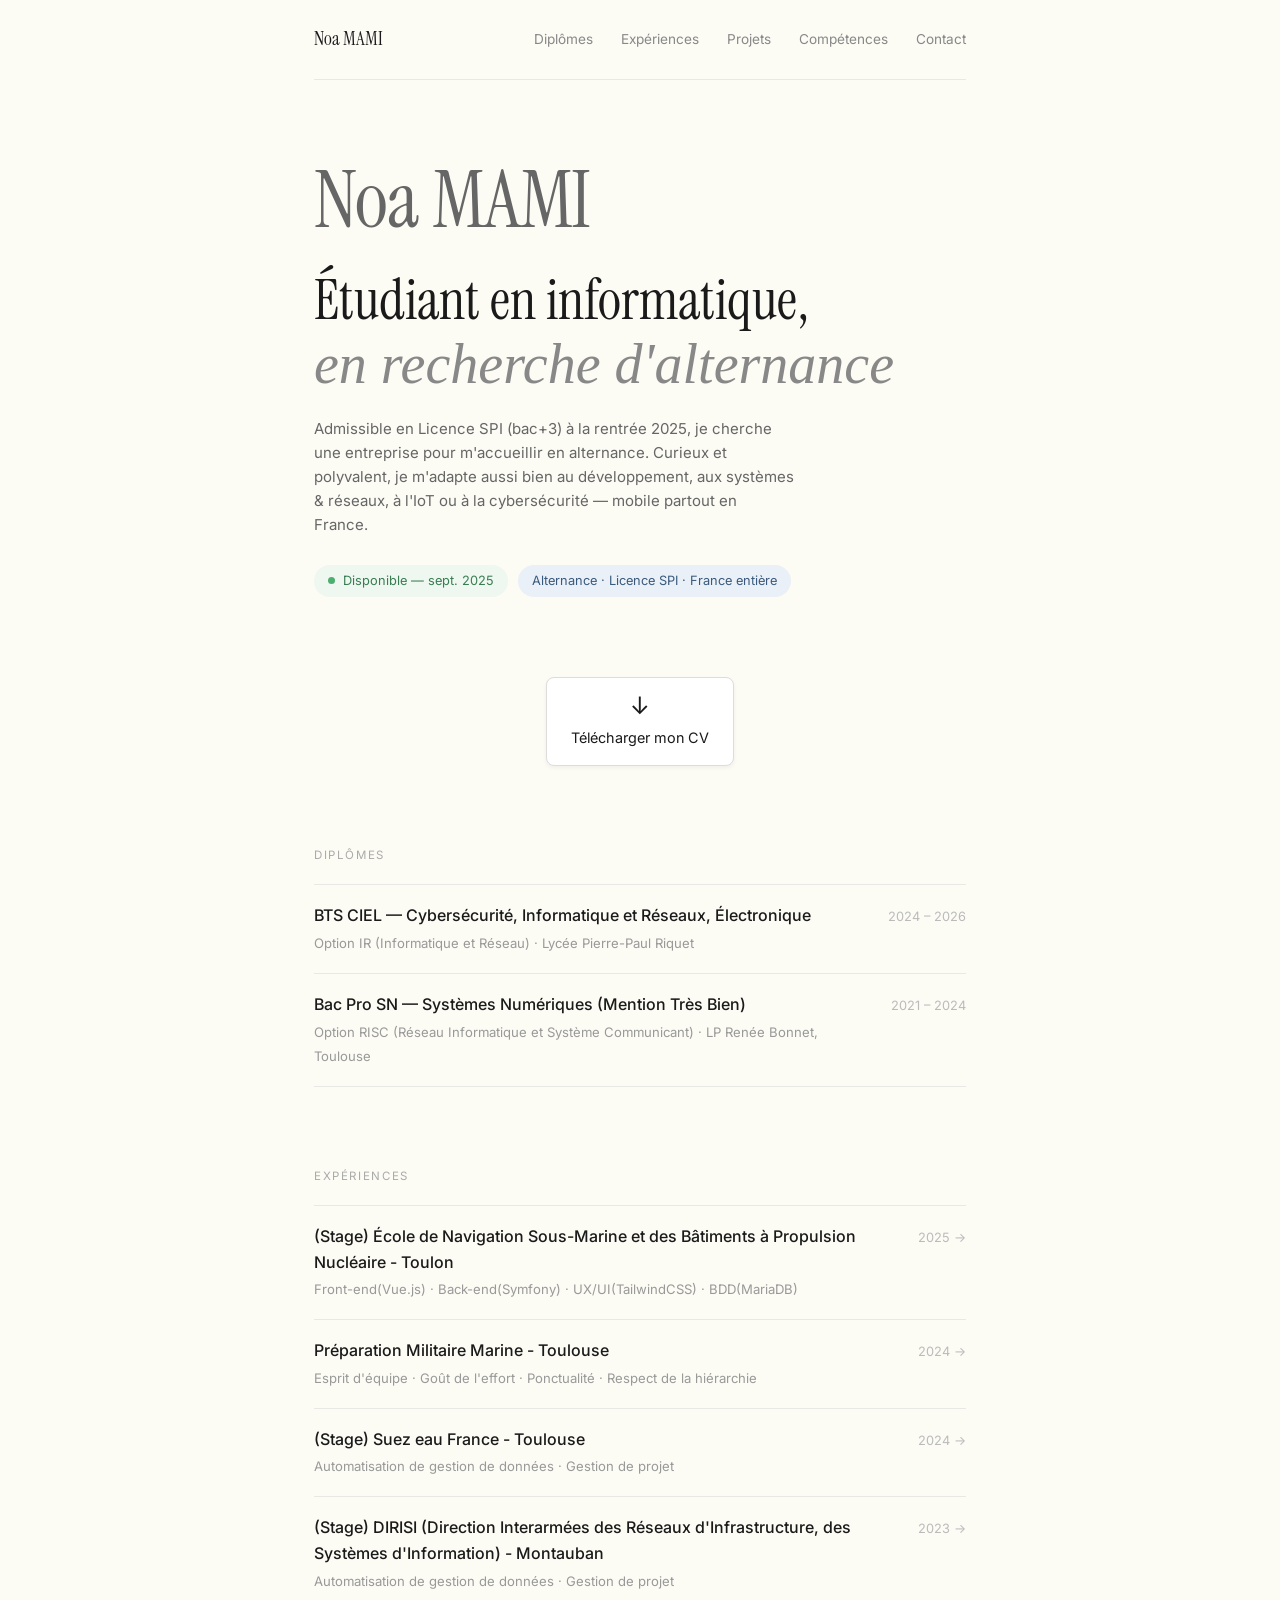
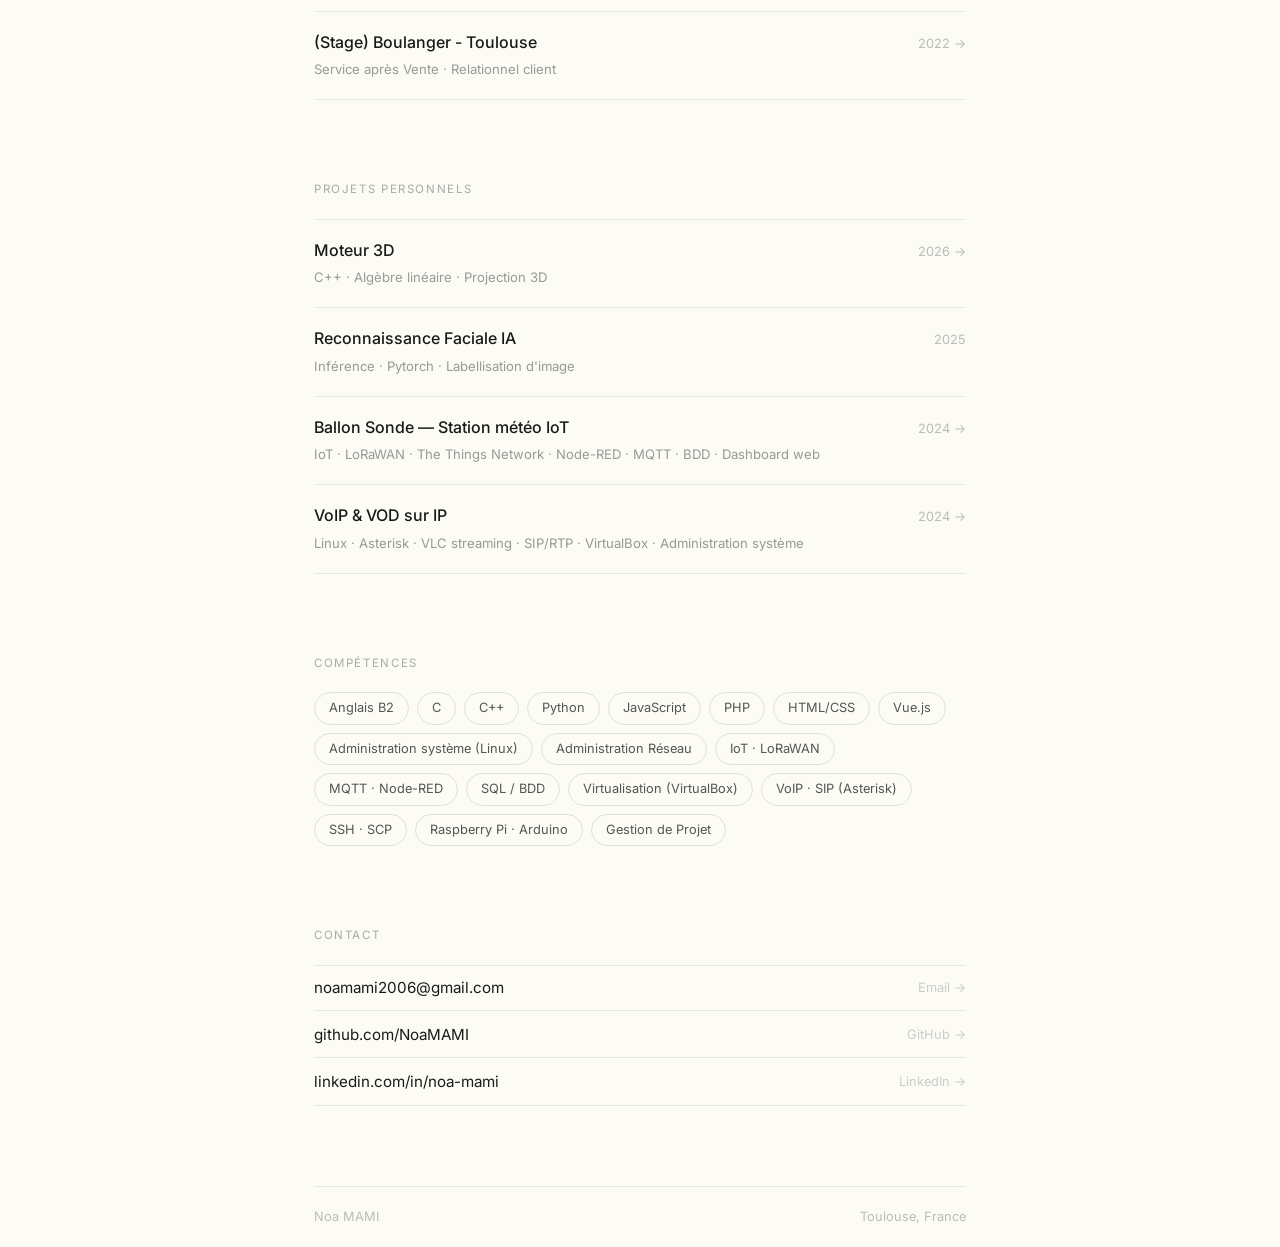
==== commit 3e0c46c2: "fix" ====
--- a/index.html
+++ b/index.html
@@ -73,7 +73,7 @@
                             Option IR (Informatique et Réseau) · Lycée Pierre-Paul Riquet
                         </span>
                     </div>
-                    <div class="diplome-right">2024 – En cours</div>
+                    <div class="diplome-right">2024 – 2026</div>
                 </div>
 
                 <div class="diplome">
